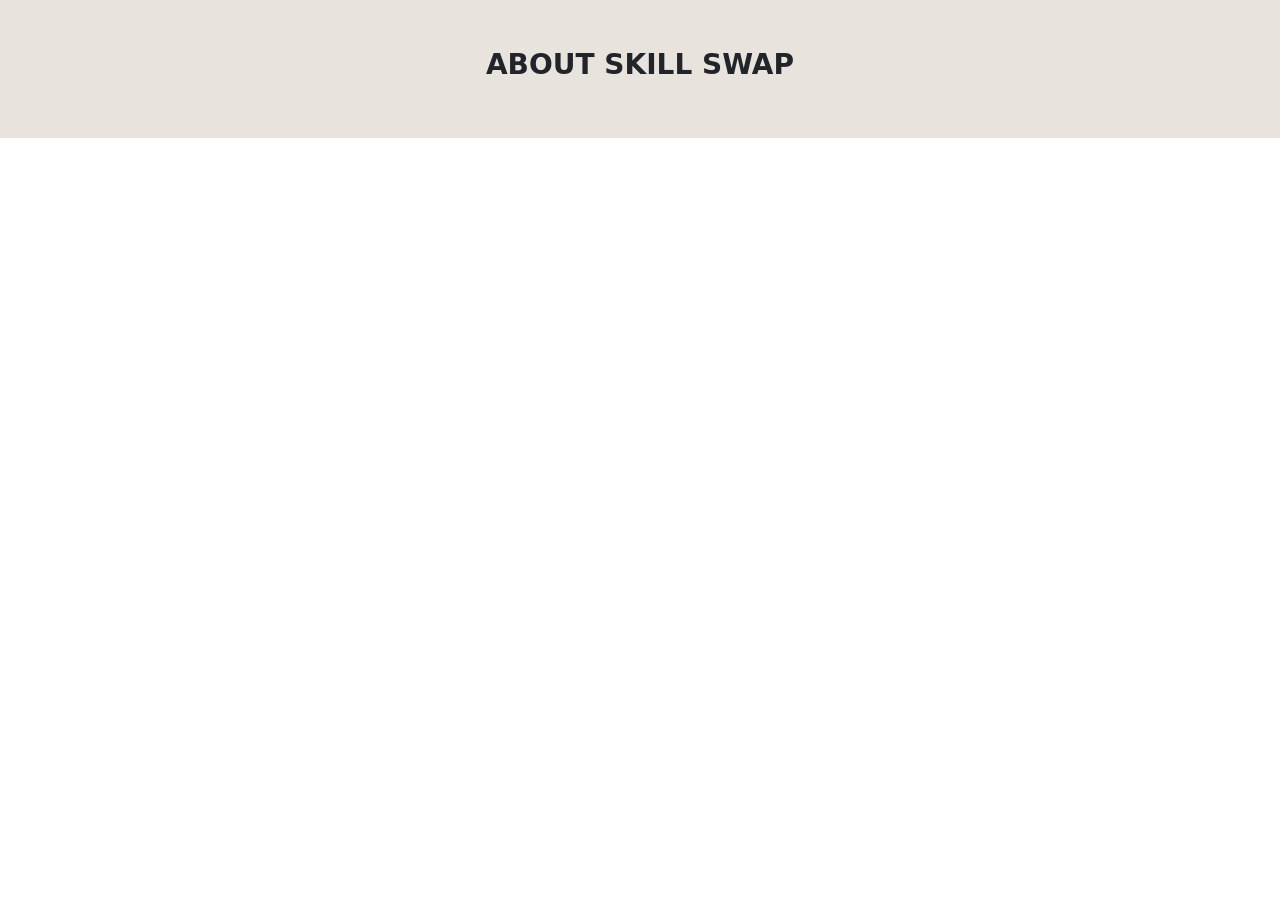
==== about.html @ 20301779 "Update Code" ====
<!DOCTYPE html>
<html lang="en">
<head>
    <title>About Us Page</title>
    <link rel="stylesheet" href="css/all.css">
    <link rel="stylesheet" href="css/bootstrap.css">
    <link rel="stylesheet" href="index.css">
</head>
<body>
    <div class="container-fluid">
        <div class="row" style="background-color:#E9E3DE  ;">
            <div class="col-sm-6 mx-auto">
                <h3 class="fw-semibold text-uppercase text-dark text-center py-5">About Skill Swap</h3>
            </div>
        </div>
    </div>
</body>
</html>
---- index.css ----
.bg-color1{
    color: #E9E3DE !important;
    background-color:rgb(36, 95, 115) ;
    backdrop-filter: blur(100px) !important;
    
 }
 .h{
    max-height: 70px !important;
 }
 .h2{
    max-height: 60px !important;
    padding-left: 140px !important;
    box-sizing: border-box;
 }
 .ab{
     padding-left: 60px !important;
    color: #E9E3DE !important;
    box-sizing: border-box !important;
    font-weight: 600 !important;
    font-size: 18px !important;
 
 }
  .ac{
     background-color: #E9E3DE !important;
     color: #245F73 !important;
  
    box-sizing: border-box !important;
    font-weight: 600 !important;
    font-size: 18px !important;
 }
 .b{
    background-color: #245F73;
    color: #E9E3DE !important;
 }
 .b1{
    color: #245F73;
    background-color: #eadbce !important;
    border-radius: 20px !important;
    box-shadow: 0px 0px 3px 0px rgb(250, 247, 247) !important;
       transition: 1s;
 }
 .b1:hover{
       transform: scale(90%);
       transition: 2s;
 }
 .active :hover{
    color:rgba(11, 11, 11, 0.637)
 }




   .video-hero {
    position: relative;
    width: 100%;
    height: 100vh;
    overflow: hidden;
  }

  .video-hero video {
    position: absolute;
    top: 50%;
    left: 50%;
    min-width: 100%;
    min-height: 100%;
    width: auto;
    height: auto;
    transform: translate(-50%, -50%);
    object-fit: cover;
    z-index: 1;
  }

 
  .video-overlay {
    position: absolute;
    top: 0;
    left: 0;
    width: 100%;
    height: 100%;
    background: rgba(0, 0, 0, 0.3);
    z-index: 2;
  }

  .video-hero-content {
    position: relative;
    z-index: 3;
    height: 100%;
    display: flex;
    flex-direction: column;
    justify-content: center;
    align-items: center;
    text-align: center;
    color: #fff;
    padding: 0 20px;
  }

  .video-hero-content h1 {
    font-size: 3rem;
    font-weight: 700;
    text-shadow: 2px 2px 8px rgba(0,0,0,0.6);
  }

  .video-hero-content p {
    font-size: 1.25rem;
    max-width: 700px;
    margin: 20px auto;
    text-shadow: 1px 1px 5px rgba(0,0,0,0.6);
  }

  @media (max-width: 768px) {
    .video-hero-content h1 {
      font-size: 2rem;
    }
    .video-hero-content p {
      font-size: 1rem;
    }
  }

  section {
    padding: 60px 0;
  }


  .c{
    background-color: #eadbce;
    color: black;
    min-height: 60px !important;
    min-width: 10px !important;
    border-radius: 20px !important;
   transition: 1s;
  }
  .c:hover{
     box-shadow: 0px 0px 10px 5px white !important;
     transition: 1s;
  }
  .m{
    margin-left: 80px !important;
    transform: translateY(-27px);
    background: linear-gradient(45deg,rgb(7, 7, 7),rgb(65, 65, 68),rgb(51, 47, 47)) !important;
    box-shadow: 0px 0px 10px 0px white ;
    font-size: 30px !important;
  }
  .fs{
    font-size: 15px !important;
  }
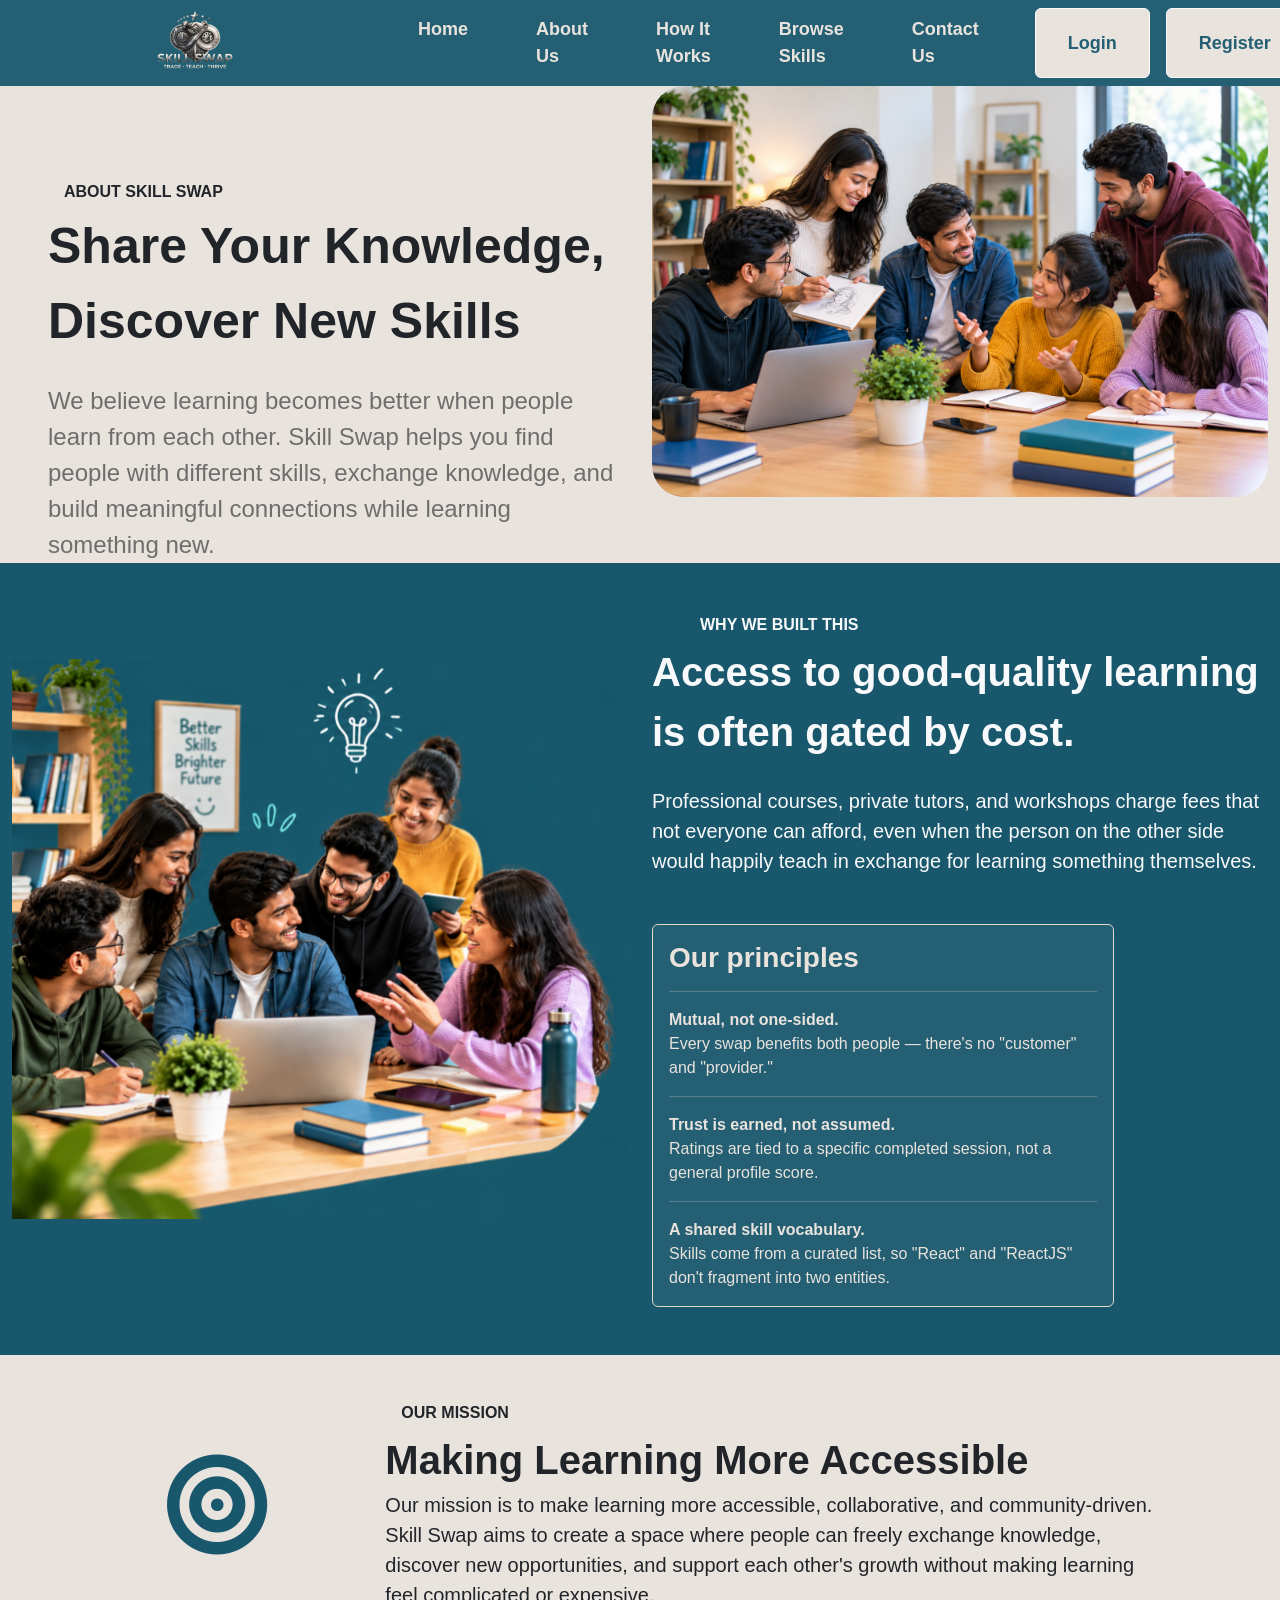
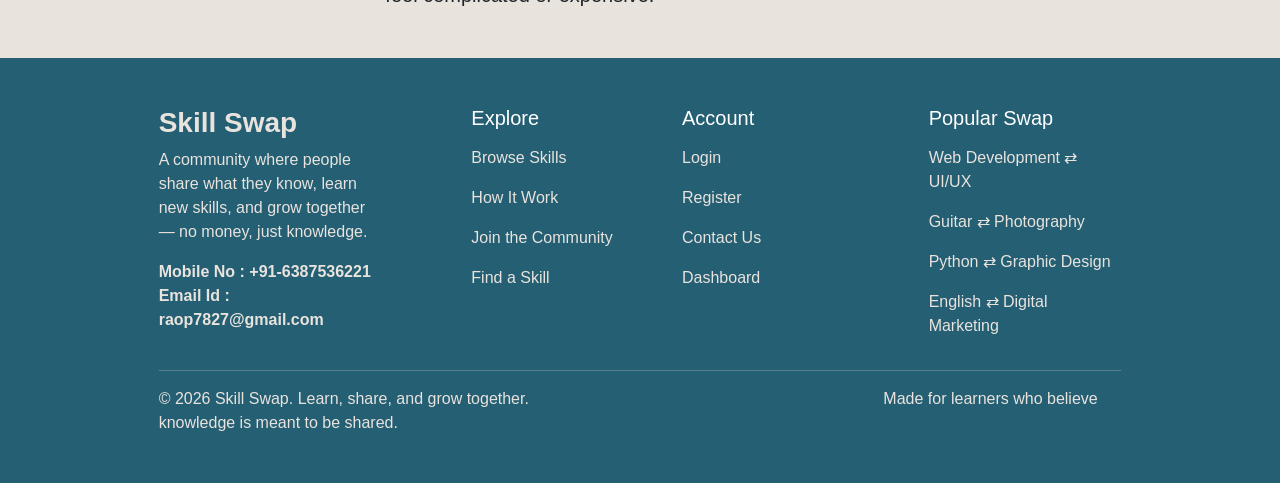
==== commit 9ecdd3bc: "Updated Code" ====
--- a/about.html
+++ b/about.html
@@ -7,12 +7,134 @@
     <link rel="stylesheet" href="index.css">
 </head>
 <body>
-    <div class="container-fluid">
+    <div class="container-fluid" style="font-family: 'Gill Sans', 'Gill Sans MT', Calibri, 'Trebuchet MS', sans-serif;">
+                <div class="row bg-color1">
+               <nav class="navbar navbar-expand-lg navbar-dark  ">
+
+                    <img src="images/l.png" alt="" class="h2 img-fluid bg-color1">
+    <button class="navbar-toggler" type="button" data-bs-toggle="collapse" data-bs-target="#navMenu">
+      <span class="navbar-toggler-icon"></span>
+    </button>
+    <div class="collapse navbar-collapse bg-color1" id="navMenu">
+      <ul class="navbar-nav ms-5 me-auto ab">
+        <li class="nav-item"><a class="nav-link ab" href="Index.html">Home</a></li>
+        <li class="nav-item"><a class="nav-link ab" href="#about">About Us</a></li>
+        <li class="nav-item"><a class="nav-link ab" href="howitwork.html">How It Works</a></li>
+        <li class="nav-item"><a class="nav-link ab" href="#contact">Browse Skills</a></li>
+        <li class="nav-item"><a class="nav-link ab" href="Contact.html">Contact Us </a></li>
+        <button class="btn btn-light ms-5 mt-0 mb-0 ps-4 pe-4 p-0 ac"><a class="nav-link ac" href="Login.html">Login</a></button>
+        <button class="btn btn-light ms-3 mt-0 mb-0 ps-4 pe-4 p-0 ac"><a class="nav-link ac" href="registration.html">Register</a></button>
+      </ul>
+     
+    </div>
+    </nav>
+  </div>
         <div class="row" style="background-color:#E9E3DE  ;">
-            <div class="col-sm-6 mx-auto">
-                <h3 class="fw-semibold text-uppercase text-dark text-center py-5">About Skill Swap</h3>
+            <div class="col-md-12 mx-auto ">
+               <div class="row">
+                <div class="col-lg-6 pt-5 ps-5">
+                <h6 class="fw-bold text-uppercase text-dark  ps-3 pt-5">About Skill Swap</h6>
+                <span class="fw-bold text-dark fs2 ">Share Your Knowledge, Discover New Skills</span> <br> <br>
+                <span class="text-dark fs-4 " style="color:rgb(112, 109, 109) !important">We believe learning becomes better when people learn from each other. Skill Swap helps you find people with different skills, exchange knowledge, and build meaningful connections while learning something new.</span>
+                </div>
+                <div class="col-lg-6">
+                    <img src="images/about 2.png" alt="" class="img-fluid rounded-5" >
+                </div>
+               </div>
             </div>
         </div>
+        <div class="row pt-5" style="background-color: #18576c; color: white !important;">
+            <div class="col-md-12 mx-auto ">
+                <div class="row">
+                    <div class="col-md-6">
+                        <img src="images/about.png" alt="" class="img-fluid pt-5">
+                    </div>
+                    <div class="col-md-6">
+                          <h6 class="fw-semibold text-uppercase text-light  ps-5 pt-1"> Why we built this</h6>
+                <span class="fw-bold text-light fs1 ">  Access to good-quality
+                        learning <br>is often gated by cost.
+                        </span> <br> <br>
+                <span class="text-light fs-5 " >  Professional courses, private tutors, and workshops
+                        charge fees that not everyone can afford, even when
+                        the person on the other side would happily teach in
+                        exchange for learning something themselves.</span> <br>
+                    
+
+<div class="card w-75 my-5 b" style="border:1px solid #e3d7ce">
+  <div class="card-body">
+    <h5 class="card-title fs-3 fw-semibold"> Our principles</h5> <hr class="fw-bold">
+    <p class="card-text"><b>Mutual, not one-sided.  </b><br>  Every swap benefits both people —
+                                    there's no "customer" and "provider."</p> <hr>
+    <p class="card-text">  <b>Trust is earned, not assumed.</b> <br>   Ratings are tied to a specific completed
+                                    session, not a general profile score.</p><hr>
+    <p class="card-text"><b> A shared skill vocabulary.</b> <br> Skills come from a curated list, so
+                                    "React" and "ReactJS" don't fragment
+                                    into two entities.</p>
+   
+  </div>
+</div>
+
+                    </div>
+                </div>
+            </div>
+        </div>
+
+        <div class="row" style="background-color: #E9E3DE;">
+            <div class="col-sm-10 mx-auto">
+                <div class="row">
+                    <div class="col-md-3">
+                        <i class="fa-solid fa-bullseye align-self-center fs2 p-5 text-end" style="font-size: 100px !important; padding-top: 100px !important; box-sizing: border-box; color:#18576c"></i>
+                    </div>
+                    <div class="col-md-9 pb-5">
+                          <h6 class="fw-bold text-uppercase text-dark  ps-3 pt-5"> OUR MISSION</h6>
+                          <span class="fs-1 fw-bold"> Making Learning More Accessible</span> <br>
+                          <span class="fs-5">  Our mission is to make learning more accessible, collaborative,
+                    and community-driven. Skill Swap aims to create a space where
+                    people can freely exchange knowledge, discover new opportunities,
+                    and support each other's growth without making learning feel
+                    complicated or expensive.</span>
+                    </div>
+                </div>
+            </div>
+        </div>
+
+           <div class="row p-5" style="background-color: #245F73; color:#E9E3DE ">
+              <div class="col-sm-10 mx-auto">
+               <div class="row">
+                 <div class="col-sm-3">
+                    <h3 class="fw-bold">Skill Swap</h3>
+                    <p>A community where people share what they know, learn new skills, and grow together — no money, just knowledge.</p>
+                    <span class="fw-semibold">Mobile No : +91-6387536221</span> <br>
+                    <span class="fw-semibold">Email Id : raop7827@gmail.com</span> <br>
+                  </div>
+                  <div class="col-sm-3 ps-5">
+                    <h5 class="mb-3" style="margin-left: 30px !important; color:white !important">Explore</h5>
+                    <a href="#" class="d-block mb-3" style="color:#E9E3DE;text-decoration: none !important; margin-left: 30px !important;">Browse Skills</a>
+                    <a href="#" class="d-block mb-3" style="color:#E9E3DE;text-decoration: none !important;margin-left: 30px !important;">How It Work</a>
+                    <a href="#" class="d-block mb-3" style="color:#E9E3DE;text-decoration: none !important; margin-left: 30px !important;">Join the Community</a>
+                    <a href="#" class="d-block mb-3" style="color:#E9E3DE;text-decoration: none !important; margin-left: 30px !important;">Find a Skill</a>
+                  </div>
+                  <div class="col-sm-3">
+                    <h5 class="mb-3" style="margin-left: 30px !important; color:white !important">Account</h5>
+                    <a href="#" class="d-block mb-3" style="color:#E9E3DE;text-decoration: none !important; margin-left: 30px !important;">Login</a>
+                    <a href="#" class="d-block mb-3" style="color:#E9E3DE;text-decoration: none !important;margin-left: 30px !important;">Register</a>
+                    <a href="#" class="d-block mb-3" style="color:#E9E3DE;text-decoration: none !important; margin-left: 30px !important;">Contact Us</a>
+                    <a href="#" class="d-block mb-3" style="color:#E9E3DE;text-decoration: none !important; margin-left: 30px !important;">Dashboard</a>
+                  </div>
+                  <div class="col-sm-3">
+                    <h5 class="mb-3" style="margin-left: 30px !important;color:white !important">Popular Swap </h5>
+                    <a href="#" class="d-block mb-3" style="color:#E9E3DE;text-decoration: none !important; margin-left: 30px !important;">Web Development ⇄ UI/UX</a>
+                    <a href="#" class="d-block mb-3" style="color:#E9E3DE;text-decoration: none !important;margin-left: 30px !important;">Guitar ⇄ Photography</a>
+                    <a href="#" class="d-block mb-3" style="color:#E9E3DE;text-decoration: none !important; margin-left: 30px !important;">Python ⇄ Graphic Design</a>
+                    <a href="#" class="d-block mb-3" style="color:#E9E3DE;text-decoration: none !important; margin-left: 30px !important;">English ⇄ Digital Marketing</a>
+                  </div>
+               </div>
+               <hr>
+               <span>© 2026 Skill Swap. Learn, share, and grow together.</span>
+               <span class="text-end ps-5" style="padding-left: 350px !important;">Made for learners who believe knowledge is meant to be shared.</span>
+              </div>
+            </div>
+
     </div>
 </body>
 </html>
--- a/index.css
+++ b/index.css
@@ -1,3 +1,7 @@
+ body{
+  font-family: 'Gill Sans', 'Gill Sans MT', Calibri, 'Trebuchet MS', sans-serif;
+ }
+ 
  .bg-color1{
     color: #E9E3DE !important;
     background-color:rgb(36, 95, 115) ;
@@ -142,4 +146,93 @@
   }
   .fs{
     font-size: 15px !important;
-  }+  }
+  .fs2{
+    font-size: 50px !important;
+  }
+  .fs1{
+    font-size: 40px !important;
+  }
+
+  .c {
+    border: 3px solid rgb(73, 61, 61);
+    border-radius: 15px;
+    background-color: #E9E3DE;
+}
+.skill-row {
+    column-gap: 25px;
+    row-gap: 25px;
+}
+
+.m {
+    height: 20px;
+    width: 20px;
+    background-color: red;
+    border-radius: 50%;
+    margin: 0 auto 8px;
+}
+
+.c span {
+    font-size: 14px;
+}
+
+
+
+
+@media (max-width: 576px) {
+
+    .trending-section h3 {
+        font-size: 28px !important;
+    }
+
+    .trending-section h2 {
+        font-size: 20px !important;
+        margin-top: 20px;
+    }
+
+    .trending-section hr {
+        width: 70% !important;
+        height: 5px !important;
+    }
+
+    .trending-box {
+        width: 95% !important;
+        margin: 30px auto !important;
+        padding: 20px 10px !important;
+        border-radius: 25px !important;
+    }
+
+    .skill-row {
+          display: flex !important;
+        flex-direction: column;
+        align-items: center;
+        gap: 20px !important;
+         
+         
+    }
+
+    .skill-row .c {
+        width: 90% !important;
+        max-width: 350px;
+        margin: 0 !important;
+        font-size: 17px !important;
+    }
+
+    .skill-row .c span {
+        font-size: 13px !important;
+    }
+}
+
+
+
+.b1 {
+    background-color: #E9E3DE;
+    min-height: 330px;
+    display: flex;
+    flex-direction: column;
+}
+
+.b1:hover {
+    transform: translateY(-8px);
+    transition: 0.3s;
+}
